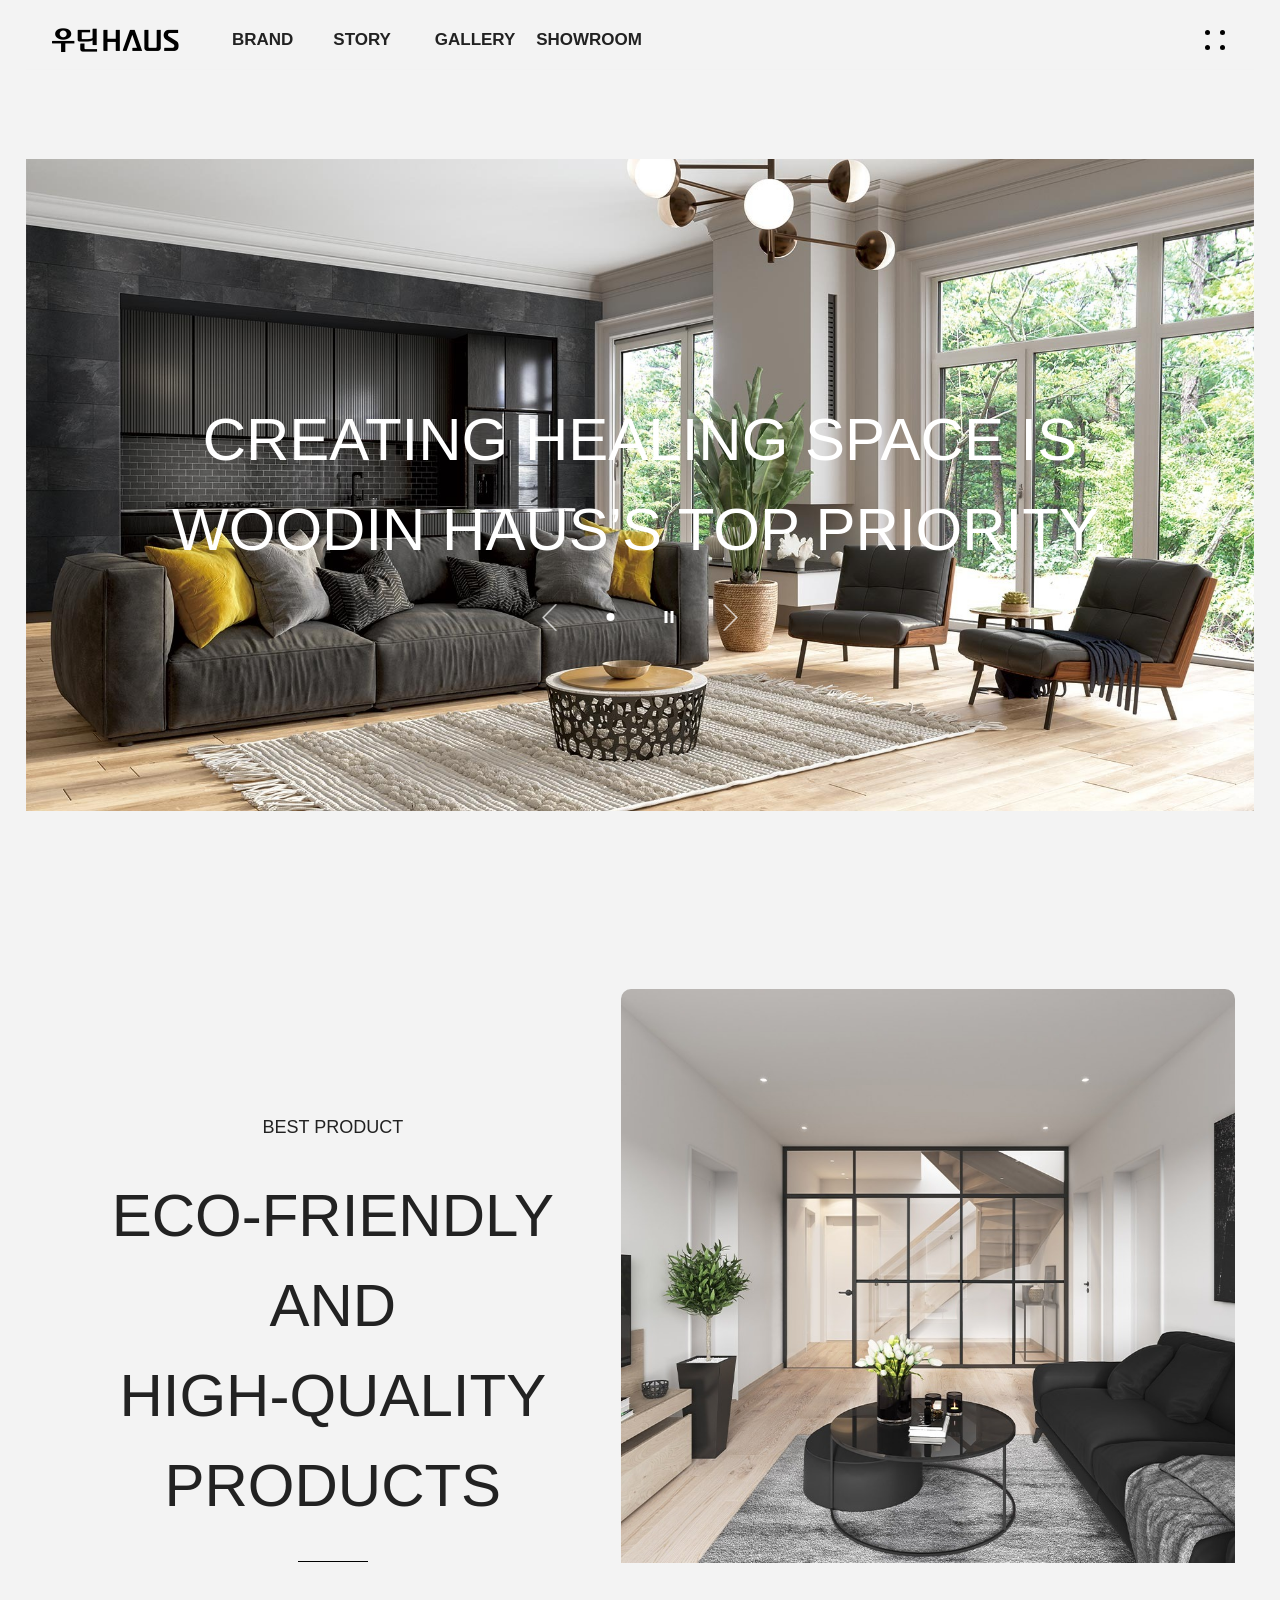
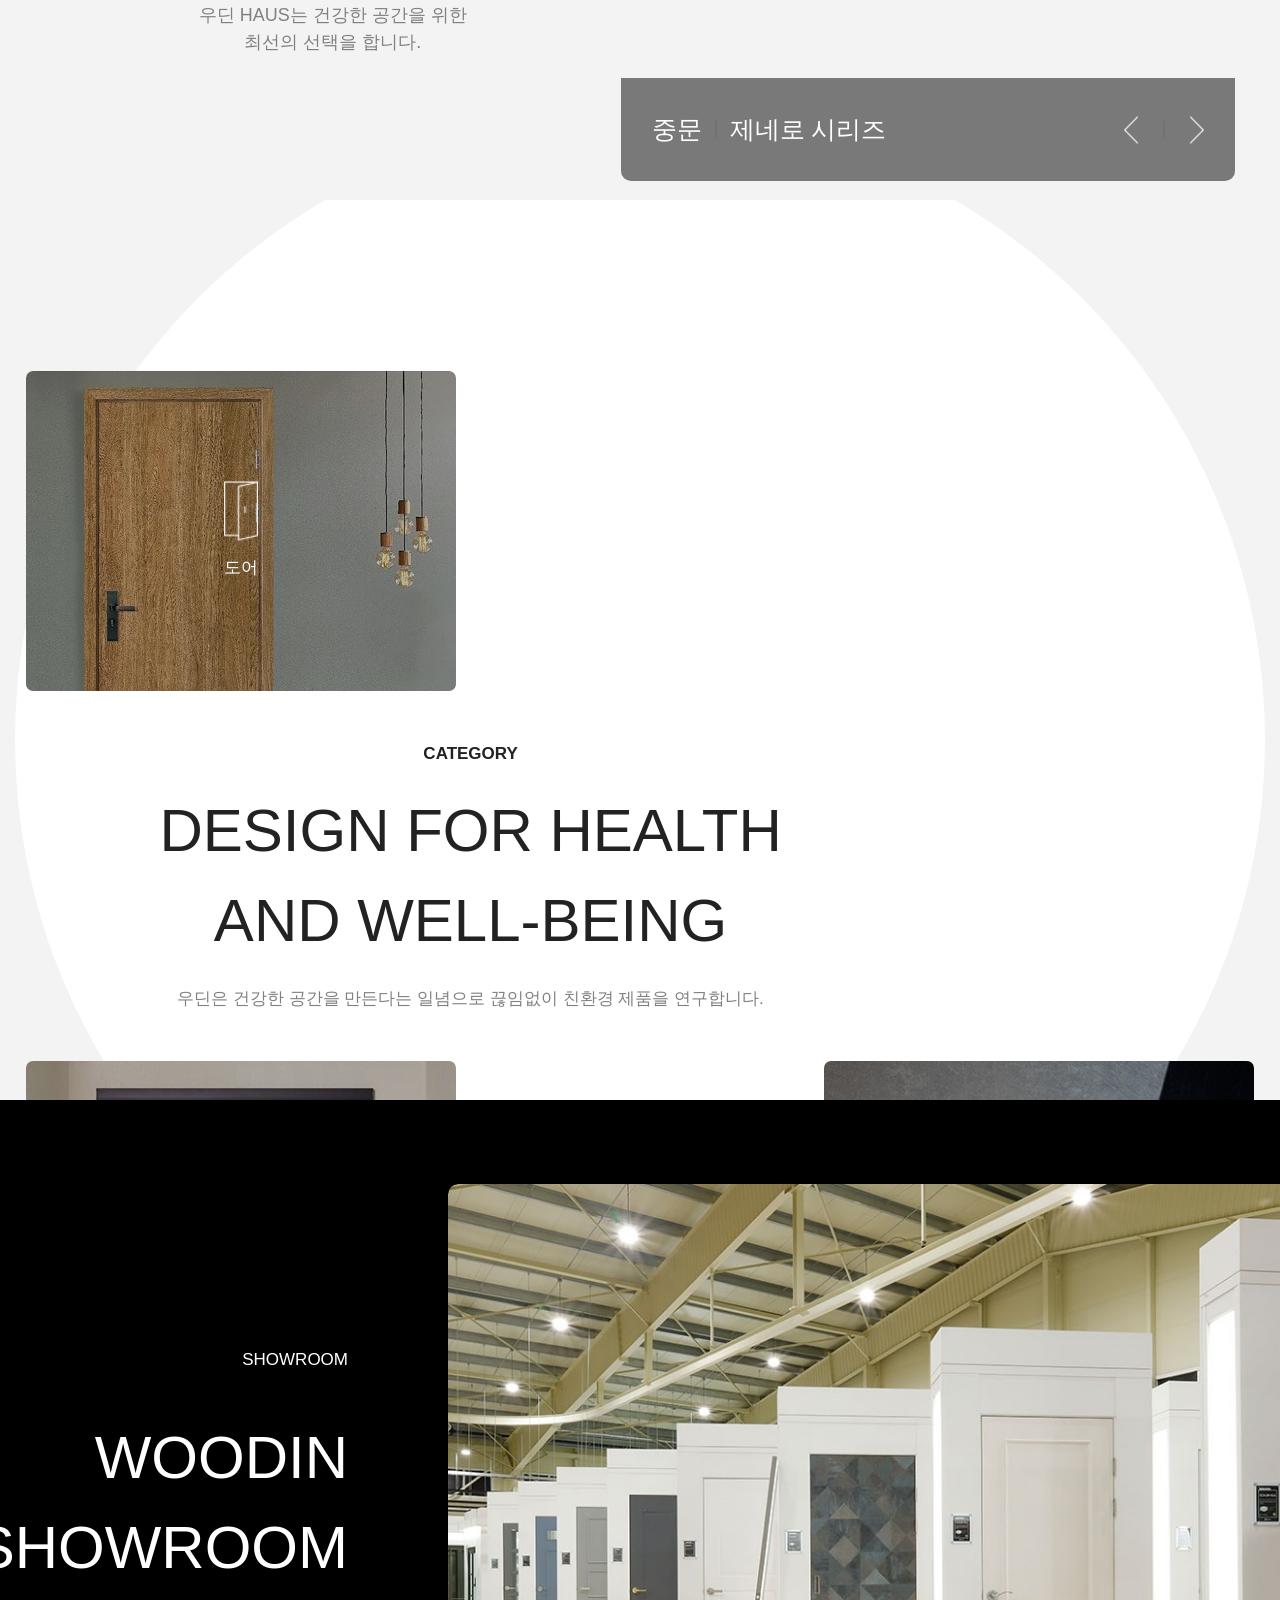
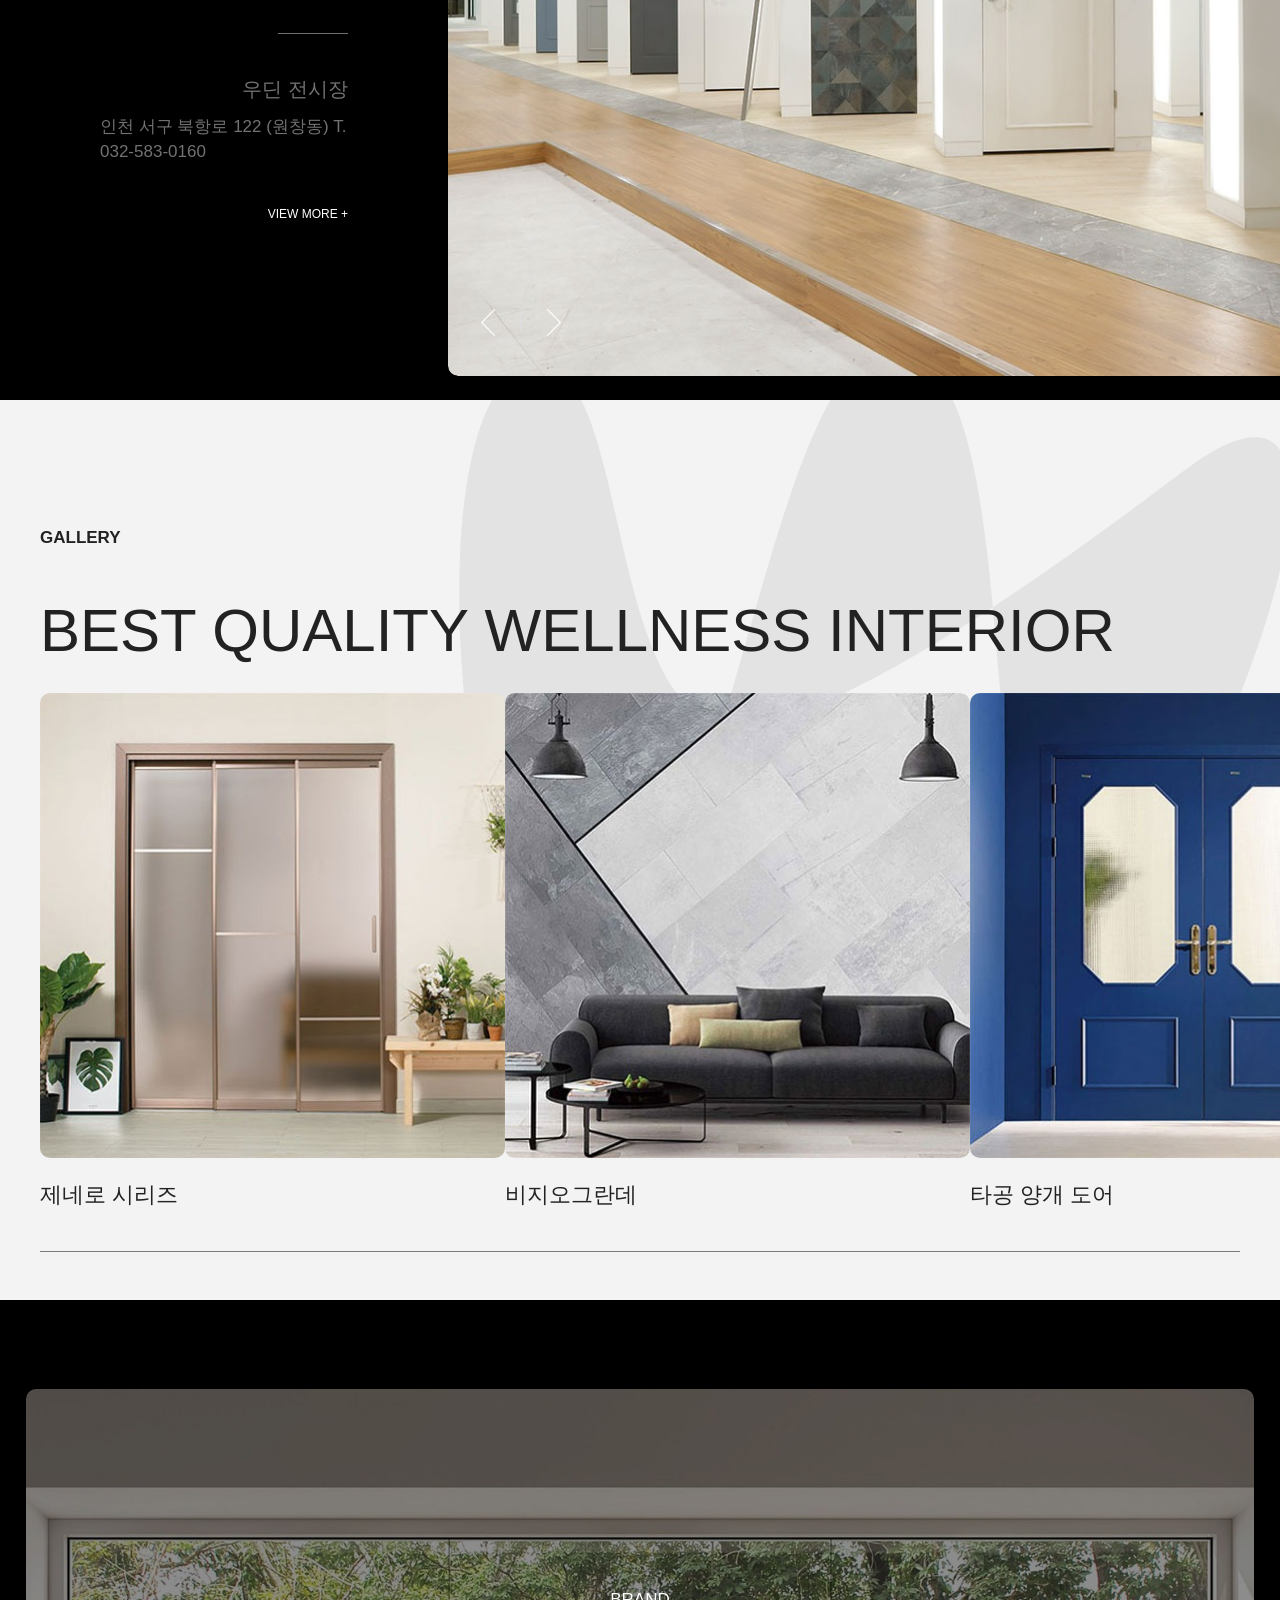
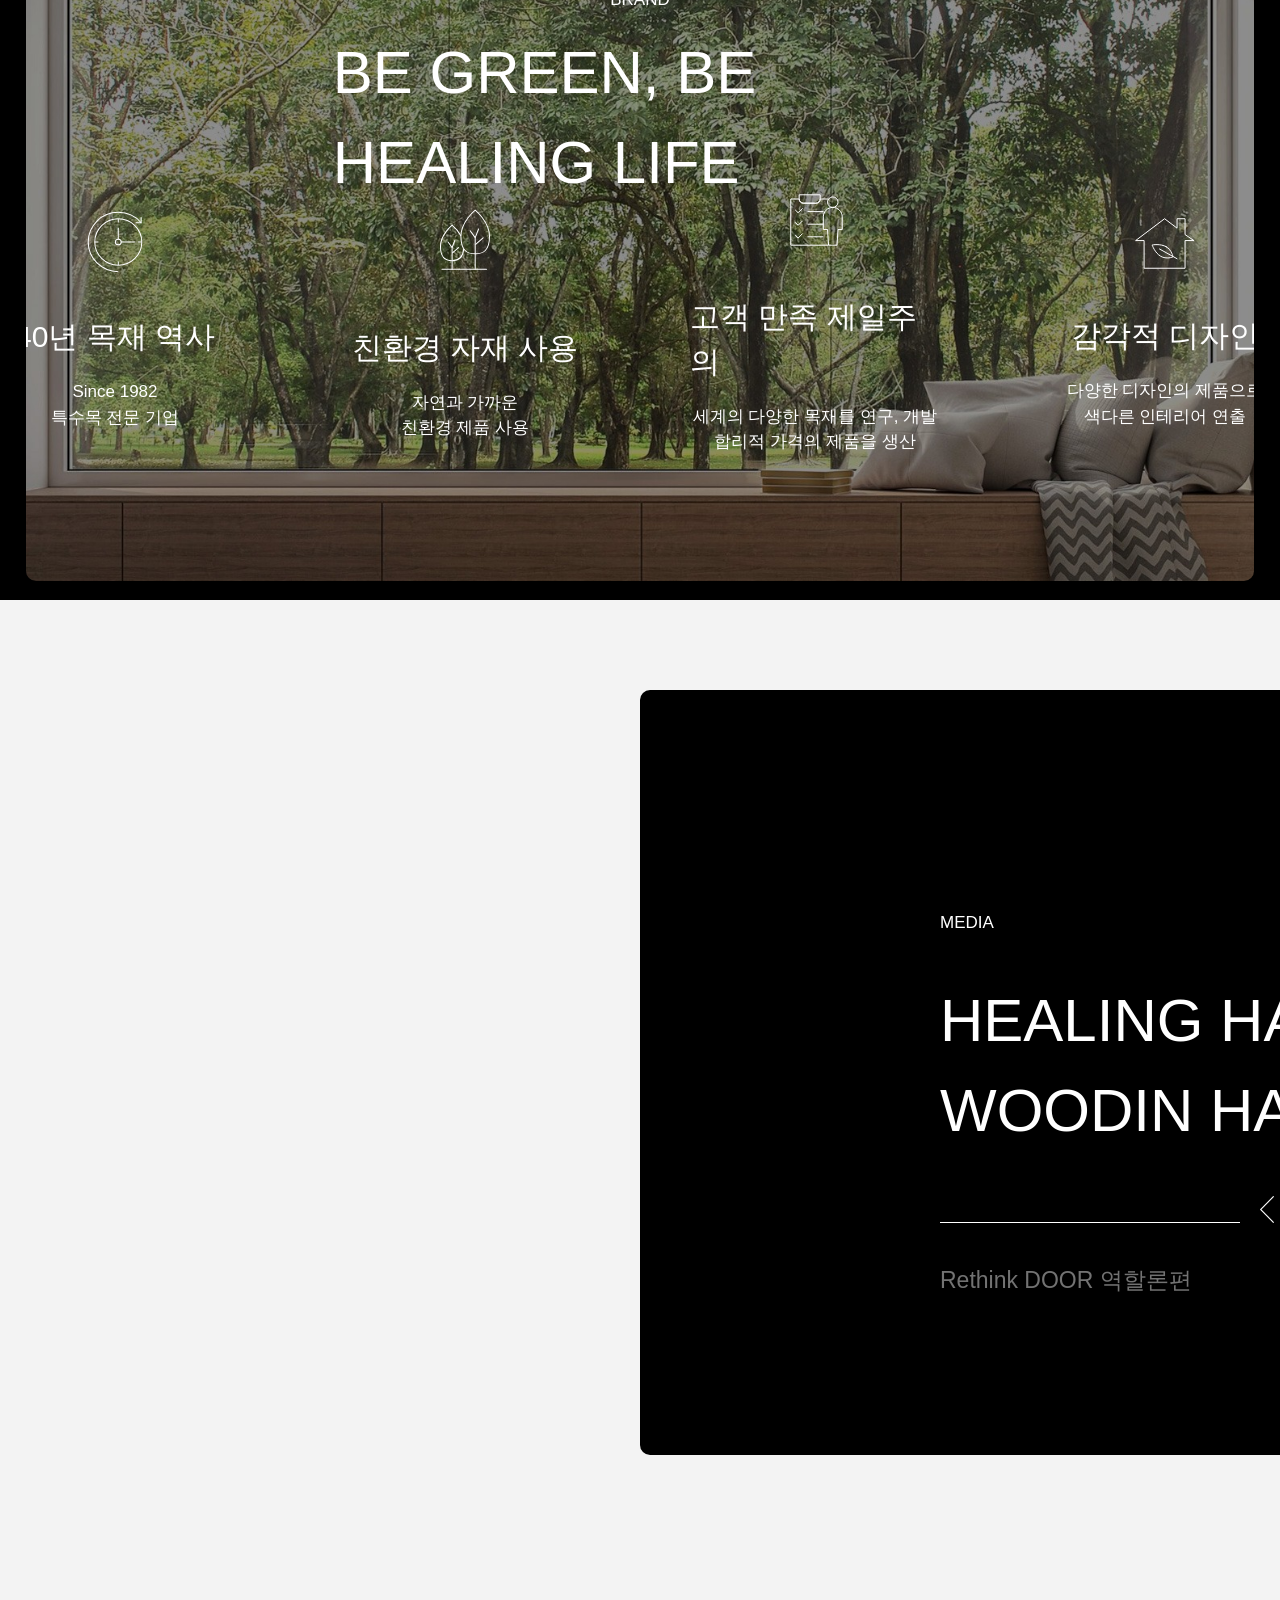
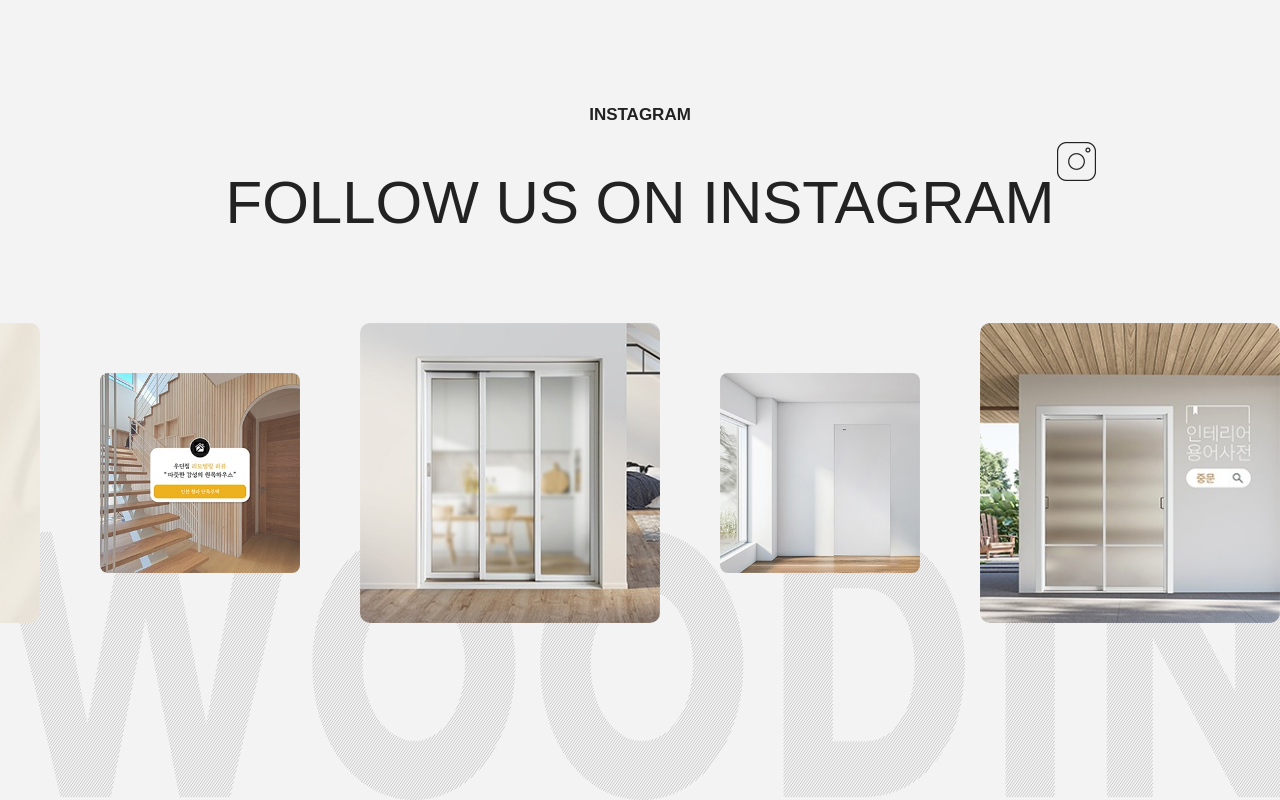
==== index.html @ 87affab2 "woodin" ====
<!DOCTYPE html>
<html lang="en">
<head>
    <meta charset="UTF-8">
    <meta name="viewport" content="width=device-width, initial-scale=1.0">
    <title>Document</title>
    <link rel="stylesheet" href="./css/reset.css"/>
    <link rel="stylesheet" href="./css/common.css"/>
    <link rel="stylesheet" href="./css/index.css"/>
    <style>
        
        
    </style>
</head>
<body>
    <!-- -------------------------------------------메뉴바 구성------------------------------ -->
    <header>
        <nav style="position: fixed;" class="items">
            <div class="menuBox"></div>
            <div class="logo">
                <a href="index.html"><img src="./img/logo.png"/></a>
            </div>
            <ul class="gnb">
                <li>
                    <a href="brand.html">BRAND</a>
                    <ul class="snb">
                        <li><a href="brand.html">브랜드스토리</a></li>
                        <li><a href="brand1.html">연혁 및 인증</a></li>
                        <li><a href="brand2.html">CI&BI</a></li>
                        <li><a href="brand3.html">오시는길</a></li>
                    </ul>
                </li>
                <li>
                    <a href="story.html">STORY</a>
                    <ul class="snb">
                        <li><a href="story.html">미디어</a></li>
                        <li><a href="story1.html">홍보</a></li>
                        <li><a href="story2.html">협찬</a></li>
                        <li><a href="story3.html">이벤트</a></li>
                    </ul>
                </li>
                <li>
                    <a href="gallery.html">GALLERY</a>
                    <ul class="snb">
                        <li><a href="gallery.html">컬렉션</a></li>
                        <li><a href="gallery1.html">인테리어</a></li>
                        <li><a href="gallery2.html">익스테리어</a></li>
                    </ul>
                </li>
                <li>
                    <a href="showroom.html">SHOWROOM</a>
                    <ul class="snb">
                        <li><a href="showroom.html">전시장</a></li>
                    </ul>
                </li>
            </ul>
            <div class="ham">
                <div><span></span><span></span></div>
                <div><span></span><span></span></div>
            </div>
        </nav>
    </header>
    <!-- -------------------------------------풀메뉴창 구성-------------------------------- -->
    <div class="fullMenu">
        <div class="closeBtn">&#x2715;</div>
        <div class="fullLogo">
            <img src="./img/logo2.png"/>
        </div>
        <ul class="fullGnb">
                <li>
                    <a href="brand.html">BRAND</a>
                    <span></span>
                    <ul class="fullSnb">
                        <li><a href="brand.html">브랜드스토리</a></li>
                        <li><a href="brand1.html">연혁 및 인증</a></li>
                        <li><a href="brand2.html">CI&BI</a></li>
                        <li><a href="brand3.html">오시는길</a></li>
                    </ul>
                </li>
                <li>
                    <a href="story.html">STORY</a>
                    <span></span>
                    <ul class="fullSnb">
                        <li><a href="story.html">미디어</a></li>
                        <li><a href="story1.html">홍보</a></li>
                        <li><a href="story2.html">협찬</a></li>
                        <li><a href="story3.html">이벤트</a></li>
                    </ul>
                </li>
                <li>
                    <a href="gallery.html">GALLERY</a>
                    <span></span>
                    <ul class="fullSnb">
                        <li><a href="gallery.html">컬렉션</a></li>
                        <li><a href="gallery1.html">인테리어</a></li>
                        <li><a href="gallery2.html">익스테리어</a></li>
                    </ul>
                </li>
                <li>
                    <a href="showroom.html">SHOWROOM</a>
                    <span></span>
                    <ul class="fullSnb">
                        <li><a href="showroom.html">전시장</a></li>
                    </ul>
                </li>
            </ul>
    </div>
    <!-- -------------------------------------------섹션1------------------------------------------- -->
    <section class="section1">
        <div class="bigBox items"><div class='box1'></div><div class='box2'></div></div>
        <div>
            <img class="items" src="./img/main_img/imgi_25_file1_16450763511qly671qvc.jpg">
            <div class="textBox items">
                <p>CREATING HEALING SPACE IS<br>WOODIN HAUS’S TOP PRIORITY.</p>
                <div class="shape">
                    <img src="./img/main_img/imgi_26_main_prev.png">
                    <span class="circle"></span>
                    <div class="rectangle"><span></span><span></span></div>
                    <img src="./img/main_img/imgi_27_main_next.png">
                </div>
            </div>
        </div>
    </section>
    <!-- -------------------------------------------섹션2------------------------------------------- -->
    <section class="section2">
        <div class="textBox items">
            <h2>BEST PRODUCT</h2>
            <h1>ECO-FRIENDLY AND<br>HIGH-QUALITY<br>PRODUCTS</h1>
            <span></span>
            <p>우딘 HAUS는 건강한 공간을 위한<br>최선의 선택을 합니다.</p>
        </div>
        <div class="imgBox">
            <img class="items" src="./img/main_img/imgi_29_file1_1644378955plisylqeof.jpg">
            <div class="black">
                <div class="left">중문 <span></span> 제네로 시리즈</div>
                <div class="right"><img src="./img/main_img/imgi_26_main_prev.png"><span></span><img src="./img/main_img/imgi_27_main_next.png"></div>
            </div>
        </div>
    </section>
    <!-- --------------------------------------------------섹션3--------------------------------------------------- -->
    <section class="section3">
        <div class="circle items"></div>
        <div>
            <div class="box1">
                <img class="items" src="./img/main_img/imgi_30_file1_16382354115bk5xbdgve.jpg">
                <div class="pictogram"><img src="./img/main_img/imgi_2_file2_16423829087d0umvkgvv.png"><p>도어</p></div>
            </div>
            <div class="box2 items"><h2>CATEGORY</h2><h1>DESIGN FOR HEALTH<br>AND WELL-BEING</h1><p>우딘은 건강한 공간을 만든다는 일념으로 끊임없이 친환경 제품을 연구합니다.</p></div>
            <div class="box3">
                <img class="items" src="./img/main_img/imgi_31_file1_1638235382udoib422vy.jpg">
                <div class="pictogram"><img src="./img/main_img/imgi_3_file2_1638235382fgdt5930lj.png"><p>중문</p></div>
            </div>
            <div class="box4">
                <img class="items" src="./img/main_img/imgi_32_file1_1638235353kgi2ots5xp.jpg">
                <div class="pictogram"><img src="./img/main_img/imgi_4_file2_1638235353rtgpsq58jh.png"><p>시트</p></div>
            </div>
            <div class="box5">
                <img class="items" src="./img/main_img/imgi_33_file1_16498999289y66rgqszp.jpg">
                <div class="pictogram"><img src="./img/main_img/imgi_5_file2_16382353154hi9wephhy.png"><p>보드</p></div>
            </div>
            <div class="box6">
                <img class="items" src="./img/main_img/imgi_34_file1_16382352716f5u99nfim.jpg">
                <div class="pictogram"><img src="./img/main_img/imgi_6_file2_163823527109027qq4xg.png"><p>창호</p></div>
            </div>
            <div class="box7">
                <img class="items" src="./img/main_img/imgi_35_file1_1771985421b65ik38jcl.jpg">
                <div class="pictogram"><img src="./img/main_img/imgi_7_file2_1638235232g9sgmke468.png"><p>목재</p></div>
            </div>
        </div>
    </section>

    <!-- /*-----------------------------------------------------섹션4-----------------------------------------------------------*/ -->
    <section class="section4">
        <div class="textBox items">
            <h2>SHOWROOM</h2>
            <h1>WOODIN<br>SHOWROOM</h1>
            <span></span>
            <p class="p1">우딘 전시장</p>
            <p class="p2">인천 서구 북항로 122 (원창동) T. 032-583-0160</p>
            <p class="p3">VIEW MORE +</p>
        </div>
        <div class="imgBox items">
            <img src="./img/main_img/imgi_38_file1_16478436857asmbcylv3.jpg">
            <div class="arrow"><img src="./img/main_img/imgi_26_main_prev.png"><span></span><img src="./img/main_img/imgi_27_main_next.png"></div>
        </div>
    </section>
    <!-- /*-----------------------------------------------------섹션5-----------------------------------------------------------*/ -->
    <section class="section5">
        <img src="./img/main_img/imgi_40_sec5_bg.png"/>
        <div class="textBox items">
            <h2>GALLERY</h2>
            <h1>BEST QUALITY WELLNESS INTERIOR</h1>
        </div>
        <div class="scrollBox">
            <div>
                <div class="imgBox"><img class="items" src="./img/main_img/imgi_41_file1_1647920234itzr6br01q.jpg"/></div><p class="items">제네로 시리즈</p>
            </div>
            <div>
                <div class="imgBox"><img class="items" src="./img/main_img/imgi_42_file1_1647920161mdy2qps5ci.jpg"/></div><p class="items">비지오그란데</p>
            </div>
            <div>
                <div class="imgBox"><img class="items" src="./img/main_img/imgi_43_file1_1647920095wfs1yb28ie.jpg"/></div><p class="items">타공 양개 도어</p>
            </div>
            <div>
                <div class="imgBox"><img class="items" src="./img/main_img/imgi_44_file1_1647920031kure76mpt6.jpg"/></div><p class="items">시그니처 도어</p>
            </div>
            <div>
                <div class="imgBox"><img class="items" src="./img/main_img/imgi_45_file1_1647918165eh87zppvix.jpg"/></div><p class="items">템바 보드</p>
            </div>    
        </div>
        <div class="scroll"><span></span></div>
    </section>
     <!-- /* -----------------------------------------------------섹션6----------------------------------------------------------- */ -->
    <section class="section6">
        <div>
            <img src="./img/main_img/imgi_47_brand_bg.jpg"/>
            <div class="textBox items">
                <h2>BRAND</h2>
                <h1>BE GREEN, BE HEALING LIFE</h1>
            </div>
            <div class="list items">
                <div class="listBox">
                    <img src="./img/main_img/imgi_13_default.svg"/><h2>40년 목재 역사</h2><P>Since 1982<br>특수목 전문 기업</P>
                </div>
                <div class="listBox">
                    <img src="./img/main_img/imgi_14_default.svg"/><h2>친환경 자재 사용</h2><P>자연과 가까운<br>친환경 제품 사용</P>
                </div>
                <div class="listBox">
                    <img src="./img/main_img/imgi_15_default.svg"/><h2>고객 만족 제일주의</h2><P>세계의 다양한 목재를 연구, 개발<br>합리적 가격의 제품을 생산</P>
                </div>
                <div class="listBox">
                    <img src="./img/main_img/imgi_16_default.svg"/><h2>감각적 디자인</h2><P>다양한 디자인의 제품으로<br>색다른 인테리어 연출</P>
                </div>
            </div>
        </div>
    </section>
    <!-- /* -----------------------------------------------------섹션7----------------------------------------------------------- */ -->
    <section class="section7">
        <div class="youtube items">
            <iframe width="560" height="315" src="https://www.youtube.com/embed/oLLHNlDU_9w?si=T5knO1rdSOd1-453" title="YouTube video player" frameborder="0" allow="accelerometer; autoplay; clipboard-write; encrypted-media; gyroscope; picture-in-picture; web-share" referrerpolicy="strict-origin-when-cross-origin" allowfullscreen></iframe>
        </div>
        <div class="black items">
            <div class="textBox items">
                <h2>MEDIA</h2>
                <h1>HEALING HAUS<br>WOODIN HAUS</h1>
                <div>
                    <span></span>
                    <div class="arrow"><img src="./img/main_img/imgi_26_main_prev.png"><span></span><img src="./img/main_img/imgi_27_main_next.png"></div>
                </div>
                <p>Rethink DOOR 역할론편</p>
            </div>
        </div>
    </section>
     <!-- /* -----------------------------------------------------섹션8----------------------------------------------------------- */ -->
    <section class="section8 items">
        <img class='logo' src="./img/main_img/imgi_48_sec8_text.png"/>
        <div class="textBox items">
            <h2>INSTAGRAM</h2>
            <h1>FOLLOW US ON INSTAGRAM</h1>
            <img src="./img/main_img/sec8_sns_icon.png"/>
        </div>
        <div class="imgBox">
            <img src="./img/main_img/imgi_49_file1_17470353787bgl04mfpz.jpg"/><img src="./img/main_img/imgi_50_file1_174703535776u9rl4eu5.jpg"/>
            <img src="./img/main_img/imgi_52_file1_1747034707a1eiwfrg6b.jpg"/><img src="./img/main_img/imgi_53_file1_1747034463ho7tpor7c6.jpg"/>
            <img src="./img/main_img/imgi_54_file1_1747034423brk37ncsb9.jpg"/><img src="./img/main_img/imgi_55_file1_1747034384y65ee49iyq.jpg"/>
            <img src="./img/main_img/imgi_56_file1_1747034237az670odmf4.jpg"/><img src="./img/main_img/imgi_57_file1_1669334230crsklew2sq.jpg"/>
            <img src="./img/main_img/imgi_58_file1_16685548475gr8ve85ul.jpg"/><img src="./img/main_img/imgi_59_file1_1664348320tvi0k8u4qd.jpg"/>
            <img src="./img/main_img/imgi_60_file1_1663315075w4lwu2b6vf.jpg"/><img src="./img/main_img/imgi_61_file1_16631192315t87uxoqq1.jpg"/>
            <img src="./img/main_img/imgi_62_file1_1662532788xagror1679.jpg"/><img src="./img/main_img/imgi_63_file1_1661325336ya40p40qt0.jpg"/>
            <img src="./img/main_img/imgi_64_file1_1660890730uhr0h4mjjp.jpg"/><img src="./img/main_img/imgi_65_file1_1660778288273ifspx45.jpg"/>
            <img src="./img/main_img/imgi_66_file1_1660778276ei5d0s8iwd.jpg"/><img src="./img/main_img/imgi_67_file1_1660778263c1bhrz7994.jpg"/>
            <img src="./img/main_img/imgi_68_file1_1660778242s9sw90np40.jpg"/><img src="./img/main_img/imgi_69_file1_1660778207mi6vkegx6p.jpg"/>
            <img src="./img/main_img/imgi_70_file1_1659918345bjrdzims7m.jpg"/><img src="./img/main_img/imgi_71_file1_1659918308v884chj0d4.jpg"/>
            <img src="./img/main_img/imgi_72_file1_1659568955thstgqirbq.jpg"/><img src="./img/main_img/imgi_73_file1_1657867420h0vhka58lq.jpg"/>
            <img src="./img/main_img/imgi_74_file1_1656890346vwake8nak9.jpg"/><img src="./img/main_img/imgi_75_file1_16548365399emmfomzgb.jpg"/>
        </div>
    </section>


    <script>
        let gnb = document.querySelector('.gnb')
        let nav = document.querySelector('nav')

        gnb.addEventListener('mouseenter',function(){
            nav.classList.add('show')
        })
        nav.addEventListener('mouseleave',function(){
            nav.classList.remove('show')
        })

        let ham = document.querySelector('.ham')
        let fullMenu = document.querySelector('.fullMenu')
        let closeBtn = document.querySelector('.closeBtn')

        ham.addEventListener('click',function(){
            fullMenu.classList.add('on')
        })
        closeBtn.addEventListener('click',function(){
            fullMenu.classList.remove('on')
        })
    </script>
    <script src="./js/index.js"></script>
</body>
</html>
---- css/common.css ----
nav{
            width: 100%;height: 70px; 
            position: absolute; left: 0;top: 0;z-index: 20;       
            display: flex;justify-content: center;  overflow: hidden;
        }
        nav.show{
            overflow: visible;
        }
        .logo{
            width: 20%; height: 80px;
            display: flex; justify-content: center; align-items: center;
        }
        .logo>img{
            width: 40%;
        }
        .gnb{
            width: 35%; height: 80px;
            display: flex; justify-content:center; align-items: center;
            position: relative; 
            z-index: 1;
        }
        .gnb>li{
            width: calc(100%/4); height: 80px;
        }
        .gnb>li>a{
            width: 100%; height: 100%;
            display: flex; justify-content:start; align-items: center;
            font-size: 17px; font-weight: 550;
        }
        .snb{
            width: 100%; height: 100%; color: rgb(65, 65, 65);
            display: flex; justify-content: start; align-items: start; flex-direction: column;
            gap: 20px; padding-top: 40px;
            font-size: 18px;
        }


        .ham{
            width: 55%; height: 80px;
            display: flex; justify-content: end; padding-right: 50px;
        }
        .ham>div{
            width: 15px;  height: 100%;
            display: flex; justify-content: center;align-items: center;flex-direction: column;
            gap: 10px;
        }
        .ham>div>span{
            width: 5px;height: 5px;background-color: black;
            border-radius: 50%; display: block;
        }
        .menuBox{
            width: 98%; height: 400px; background-color: #F3F3F3;
            border-radius: 10px; box-shadow: 0px 5px 15px rgba(0,0,0,0.3);
            position: absolute; left: 50%; top: 80px; transform: translateX(-50%);
        }
        
        /* ---------------------------------풀메뉴창 꾸미기------------------------------- */
        .fullMenu{
            width: 100%;height: 100vh; 
            background-color: rgba(0,0,0,0.9); color: white;
            position: fixed; left: 0;top: -100%; z-index: 100;
            display: flex; justify-content: center;align-items: center;
            transition: all 0.3s;
        }
        .fullMenu.on{top: 0;}
        .closeBtn{
            width: 90px;height: 90px;background-color: white; color: black;
            font-size: 40px;
            display: flex;justify-content: center;align-items: center;
            position: absolute; top: 0;right: 0;
        }
        .fullLogo{
            position: absolute; left: 50px; top: 50px;
        }
        .fullGnb{
            width: 80%; height: 60%;
            display: flex;justify-content: center; align-items: center;
        }
        .fullGnb>li{
            width: calc(100%/4); height: 100%;
        }
        .fullGnb>li>a{ 
            width: 100%;height: 40%; font-size: 60px; 
            display: flex; align-items: center;
        }
        .fullGnb>li>span{
            display:block;
            width: 50px; height: 1px; background-color: white;
        }
        .fullSnb{
            width: 100%; height: 60%; font-size: 20px; font-weight: 100;
            display: flex; justify-content: start; flex-direction: column; gap: 20px;
            margin-top: 70px;
        }
---- css/index.css ----
.items{
    transition: all 1s;
}

nav{
    transform: translateY(-100%); 
    animation: slideDown 1s ease 1s both;
}
@keyframes slideDown {
    0% {
        transform: translateY(-100%); /* 시작: 화면 위로 100% 숨은 상태 */
    }
    100% {
        transform: translateY(0); /* 끝: 제자리로 돌아온 상태 */
    }
}


.section1>.bigBox.on>.box1{transform: translateX(-1000px);}
.section1>.bigBox.on>.box2{transform: translateX(1000px);}
.section1>div>img.on{ transform: scale(1);}
.section1>div>.textBox.on{transform: translateY(0);opacity: 1;}

.section2>.imgBox>img.on{transform: scale(1);}
.section2>.textBox.on{transform: translateY(0);opacity: 1;}

.section3>.circle.on{transform: translate(-50%, -50%) scale(1);}
.section3>div>.box2.on{transform: translateY(0);opacity: 1;}
.section3>div>div>img.on{transform: scale(1);}

.section4>.imgBox.on>img{transform: translateX(0); }
.section4>.textBox.on{transform: translateY(0);opacity: 1;}

.section5>.textBox.on{transform: translateY(0);opacity: 1;}
.section5>.scrollBox>div>.imgBox>img.on{ transform: scale(1);}
.section5>.scrollBox>div>p.on{transform: translateY(0);opacity: 1;}

.section6>div>.textBox.on{transform: translateX(-50%) translateY(0);opacity: 1;}
.section6>div>.list.on{transform: translateX(-50%) translateY(0);opacity: 1;}

.section7>.youtube.on{transform: translateY(0);opacity: 1;}
.section7>.black.on{transform: scaleX(1);}
.section7>.black>.textBox.on{transform: translateY(0);opacity: 1;}

.section8>.textBox.on{transform: translateY(0);opacity: 1;}
.section8.on>.imgBox>img:nth-child(even){transform: scale(1);}

/* -------------------------------------------섹션1-------------------------------------------  */
        section{
            width: 100%;height: 100vh; background-color: #F3F3F3;
            display: flex;justify-content: center;align-items: center;
        }
        
        .section1>.bigBox{
            width: 100%; height: 100%; position: absolute; left: 0;top: 0; z-index: 5;
            
        }
        .section1>.bigBox>.box1{width: 50%; height: 100%; background-color: #F3F3F3; transform: translateX(0);transition: transform 1.2s ease;}
        .section1>.bigBox>.box2{width: 50%; height: 100%; background-color: #F3F3F3;transform: translateX(0);transition: transform 1.2s ease;}

        .section1>div{
            width: 96%;height: 88%; overflow: hidden; border-radius: 10px; margin-top: 70px;
            display: flex; justify-content: center; align-items: center; position: relative;
        }
        .section1>div>img{transform: scale(1.05);transition-delay: 1s;}
        .section1>div>.textBox{
            display: flex; justify-content: center; align-items: center; 
            position: absolute;
            width: 100%;height: 100%;
            transform: translateY(100px);opacity: 0; transition-delay: 1s;
        }
        .section1>div>.textBox>p{
            width: 100%;
            font-size: 60px; color: white; font-weight:100; text-align: center;
            position: absolute; left: 50%; top: 50%; transform: translate(-50%,-50%);
        }
        .section1>div>.textBox>.shape{
            display: flex; justify-content: center; align-items: center; gap: 50px;
            position: absolute; left: 50%; top: 65%; transform: translateX(-50%)
        }
        .section1>div>.textBox>.shape>.circle{width: 8px;height: 8px;border-radius: 50%; background-color: white;}
        .section1>div>.textBox>.shape>.rectangle{gap: 3px;display: flex; justify-content: center; align-items: center;}
        .section1>div>.textBox>.shape>.rectangle>span{width: 3px;height: 12px; background-color: white;}

        /* -- -------------------------------------------섹션2------------------------------------------- - */
        .section2>.textBox{
            width: 45%; height: 88%;margin-top: 70px; gap: 30px;
            display: flex; justify-content: center; align-items: center; flex-direction: column;
            transform: translateY(100px);opacity: 0; transition-delay: 0.3s;
        }
        
        .section2>.textBox>h2{font-size: 18px;font-weight: 540;}
        .section2>.textBox>h1{font-size: 60px;font-weight: 100; text-align: center;}
        .section2>.textBox>span{width: 70px;height: 1px;background-color: rgb(0, 0, 0);}
        .section2>.textBox>p{font-size: 18px; text-align: center; margin-top: 10px;color: gray;}
        .section2>.imgBox{
            width: 48%; height: 88%; margin-top: 70px; position: relative;
            border-radius: 10px;overflow: hidden;
        }
        .section2>.imgBox>img{transform: scale(1.05);transition-delay: 1s;}
        .section2>.imgBox>.black{
            width: 100%;height: 13%; position: absolute; left: 0;bottom: 0;
            background-color: rgba(0,0,0,0.5);
        }
        .section2>.imgBox>.black>.left{
            font-size: 25px; color: white; display: flex; justify-content: center;align-items: center; gap: 13px;
            position: absolute;left: 5%;top: 50%; transform: translateY(-50%);
        }
        .section2>.imgBox>.black>.left>span{width: 2px;height: 18px;background-color: rgb(114, 114, 114);}
        .section2>.imgBox>.black>.right{
            display: flex; justify-content: center; align-items: center; gap: 25px;
            position: absolute;right: 5%;top: 50%; transform: translateY(-50%);
        }
        .section2>.imgBox>.black>.right>span{width: 2px;height: 18px;background-color: rgb(114, 114, 114);}

        /*-----------------------------------------------------섹션3-----------------------------------------------------------*/
        .section3{overflow: hidden; position: relative;}
        .section3>.circle{
            width: 1250px; height: 1250px; border-radius: 50%; background-color: #ffffff;
            position: absolute; left: 50%;top: 50%; 
            transform: translate(-50%, -50%) scale(1.5); transition-delay: 0.1s;
        }
        .section3>div{
            z-index: 10; width:96%; height: 72%; margin-top: 90px; flex-wrap: wrap; gap: 25px;
            display: flex; justify-content: space-between;align-items: center;
        }
        .section3>div>div>img{transform: scale(1.1);transition-delay: 1s;}
        .section3>div>.box1{width: 430px;height: 320px; overflow: hidden;border-radius: 7px; position: relative;}
        .section3>div>.box1>.pictogram{
            color: #ffffff; font-size:17px; 
            display: flex; flex-direction: column; gap: 15px;
            position: absolute; left: 50%;top: 50%; transform: translate(-50%,-50%);
        }
        .section3>div>.box2{
            width: 890px;height: 320px; gap: 20px; 
            display: flex; justify-content: center; align-items: center;flex-direction: column;
            transform: translateY(100px);opacity: 0; transition-delay: 1s;
        } 
        .section3>div>.box2>h2{font-size: 17px;}
        .section3>div>.box2>h1{font-size: 60px; font-weight: 100; text-align: center;}
        .section3>div>.box2>p{font-size: 17px; color: gray;}

        .section3>div>.box3{width: 430px;height: 320px; overflow: hidden;border-radius: 7px;position: relative;}
        .section3>div>.box3>.pictogram{
            color: #ffffff; font-size:17px; 
            display: flex; flex-direction: column; gap: 15px;
            position: absolute; left: 50%;top: 50%; transform: translate(-50%,-50%);
        }
        .section3>div>.box4{width: 430px;height: 320px; overflow: hidden;border-radius: 7px;position: relative;}
        .section3>div>.box4>.pictogram{
            color: #ffffff; font-size:17px; 
            display: flex; flex-direction: column; gap: 15px;
            position: absolute; left: 50%;top: 50%; transform: translate(-50%,-50%);
        }
        .section3>div>.box5 {width: 430px;height: 320px; overflow: hidden;border-radius: 7px;position: relative;}
        .section3>div>.box5>.pictogram{
            color: #ffffff; font-size:17px; 
            display: flex; flex-direction: column; gap: 15px;
            position: absolute; left: 50%;top: 50%; transform: translate(-50%,-50%);
        }
        .section3>div>.box6{width: 430px;height: 320px; overflow: hidden;border-radius: 7px;position: relative;}
        .section3>div>.box6>.pictogram{
            color: #ffffff; font-size:17px; 
            display: flex; flex-direction: column; gap: 15px;
            position: absolute; left: 50%;top: 50%; transform: translate(-50%,-50%);
        }
        .section3>div>.box7{width: 430px;height: 320px; overflow: hidden;border-radius: 7px;position: relative;}
        .section3>div>.box7>.pictogram{
            color: #ffffff; font-size:17px; 
            display: flex; flex-direction: column; gap: 15px;
            position: absolute; left: 50%;top: 50%; transform: translate(-50%,-50%);
        }
        .section3>div>.box7>img{width: 100%;height: 100%;object-fit: cover;}

        /*-----------------------------------------------------섹션4-----------------------------------------------------------*/
        .section4{background-color: black;}
        .section4>.textBox{
            width: 35%; height: 88%; margin-top: 70px; color: white;
            display: flex; justify-content: center; align-items: end; flex-direction: column;
            padding: 100px; gap: 40px;
            transform: translateY(100px);opacity: 0; transition-delay: 1s;
        }
        .section4>.textBox>h2{font-size: 17px; font-weight: 300;}
        .section4>.textBox>h1{font-size: 60px;font-weight: 100; text-align: end;}
        .section4>.textBox>span{width: 70px;height: 1px; background-color: rgb(114, 114, 114);}
        .section4>.textBox>.p1{font-size: 20px;color:rgb(114, 114, 114);}
        .section4>.textBox>.p2{font-size: 17px; margin-top: -30px;color: rgb(114, 114, 114);}
        .section4>.textBox>.p3{font-size: 12px;}

        .section4>.imgBox{
            width: 65%;height: 88%; margin-top: 70px; position: relative; margin-bottom: 10px;
            overflow: hidden;  border-top-left-radius: 10px; border-bottom-left-radius: 10px;
        }
        .section4>.imgBox>img{
            width: 100%;height: 100%;object-fit: cover;
            border-top-left-radius: 10px; border-bottom-left-radius: 10px;
            transform: translateX(-1300px);
            transition: transform 0.7s ease; transition-delay: 0.3s;
        }
        .section4>.imgBox>.arrow{
            display: flex; justify-content: center; align-items: center; gap: 25px;
            position: absolute;left: 4%;bottom: 5%;
        }
        .section4>.imgBox>.arrow>span{width: 2px;height: 18px;background-color: rgb(221, 221, 221);}

        /* <!-- -----------------------------------------------------섹션5----------------------------------------------------------- --> */
        .section5{
            display:flex;align-items: start; justify-content: center; flex-direction: column;
            position: relative; padding: 40px; gap: 10px; overflow: hidden;
        }
        .section5>img{position: absolute; right: -10px;top: -50px;}
        .section5>.textBox{
            width: 90%;height: 20%; gap: 35px; margin-top: 70px;
            display: flex; align-items: start; justify-content: center; flex-direction: column;
            transform: translateY(100px);opacity: 0; transition-delay: 0.1s;
        }
        .section5>.textBox>h2{font-size: 17px;}
        .section5>.textBox>h1{font-size: 60px;font-weight: 100;}
        .section5>.scrollBox{
            width: 133%;
            display: flex; justify-content: space-between;align-items: center;
        }
        .section5>.scrollBox>div>.imgBox{width: 465px;height: 465px; overflow: hidden;border-radius: 10px;}
        .section5>.scrollBox>div>.imgBox>img{ transform: scale(1.05);transition-delay: 0.7s;}
        .section5>.scrollBox>div>p{font-size: 22px; font-weight: 300; margin-top: 20px;
            transform: translateY(100px);opacity: 0;transition-delay: 0.7s;}
        .section5>.scroll{
            width: 100%; height: 1px; background-color: rgb(124, 124, 124); margin-top: 30px;
        }
         /* <!-- -----------------------------------------------------섹션6----------------------------------------------------------- --> */
         .section6{background-color: black; overflow: hidden;}
         .section6>div{
            width: 96%;height: 88%; overflow: hidden; border-radius: 10px; margin-top: 70px;
            display: flex; justify-content: center; align-items: center; position: relative;
         }
         .section6>div>img{width: 100%; height: 100%;object-fit: cover;}
         .section6>div>.textBox{
            position: absolute; left: 50%; top: 25%; 
            transform: translateX(-50%) translateY(100px);opacity: 0; color: white; transition-delay: 0.3s;
            display: flex; justify-content: center; align-items: center; flex-direction: column; gap: 15px;
        }
        .section6>div>.textBox>h2{font-size: 17px; font-weight: 300;}
        .section6>div>.textBox>h1{font-size: 60px; font-weight: 100;}
        .section6>div>.list{
            position: absolute; left: 50%; top: 50%;transform: translateX(-50%) translateY(100px);opacity: 0; color: white;
            display: flex; justify-content: center; align-items: center; gap: 100px; transition-delay: 0.3s;
        }
        .section6>div>.list>.listBox{
            width: 250px;height: 270px;
            display: flex; justify-content: center; align-items: center; flex-direction: column;
        }
        .section6>div>.list>.listBox>h2{font-size: 30px; font-weight: 300; margin-top: 40px;}
        .section6>div>.list>.listBox>p{font-size: 17px; margin-top: 20px; text-align: center;}

        /* <!-- -----------------------------------------------------섹션7----------------------------------------------------------- --> */
        .section7{ position: relative; overflow: hidden;}
        .section7>.youtube{
            width: 60%;height: 65%; z-index: 5;
            position: absolute; left: 2%;top: 20%;
            transform: translateY(100px);opacity: 0; transition-delay: 0.3s;
        }
        .section7>.youtube>iframe{
            border-radius: 10px; 
            width: 100%; height: 100%;
        }
        .section7>.black{
            width: 60%; height: 85%; background-color: black;
            position: absolute; left: 50%; top: 10%;
            border-top-left-radius: 10px; border-bottom-left-radius: 10px;
            padding-left: 300px; padding-top: 220px;
            transform-origin: left; transform: scaleX(0);
        }
        .section7>.black>.textBox{
            color: white; gap: 40px;
            display: flex; justify-content: center; align-items: start; flex-direction: column;
            transform: translateY(100px);opacity: 0; transition-delay: 1s;
        }
        .section7>.black>.textBox>h2{font-size: 17px; font-weight: 100;}
        .section7>.black>.textBox>h1{font-size: 60px; font-weight: 100;}

        .section7>.black>.textBox>div{display: flex; justify-content: center; align-items: end; gap: 20px;}
        .section7>.black>.textBox>div>span{width: 300px;height: 1px;background-color: #ffffff;}
        .section7>.black>.textBox>div>.arrow{
            display: flex; justify-content: center; align-items: center; gap: 25px;
        }
        .section7>.black>.textBox>div>.arrow>span{width: 2px;height: 18px;background-color: rgb(82, 82, 82);}
        .section7>.black>.textBox>p{font-size: 23px; color: rgb(114, 114, 114);}
         /* <!-- -----------------------------------------------------섹션8----------------------------------------------------------- --> */
        .section8{display: flex; justify-content: center; flex-direction: column; position: relative;overflow: hidden;}
        .section8>.logo{width: 250%; height: 30%; position: absolute;bottom: 0px;}
        .section8>.textBox{
            display: flex; justify-content: center; align-items: center;flex-direction: column;
            gap: 30px;margin-top: 100px;
            transform: translateY(100px);opacity: 0; transition-delay: 0.3s;
        }
        .section8>.textBox>h2{font-size: 17px;}
        .section8>.textBox>h1{font-size: 60px; font-weight: 100;}
        .section8>.textBox>img{position: absolute; right: -5%;top: 27%;}
        .section8>.imgBox{
            width: 1000%; height: 50%; gap: 60px; z-index: 5;
            display: flex; justify-content: center; align-items: center;
        }
        .section8>.imgBox>img:nth-child(odd){width: 300px;height: 300px; border-radius: 10px;}
        .section8>.imgBox>img:nth-child(even){width: 200px;height: 200px; border-radius: 8px;
            transform: scale(1.5); transition: all 1s; transition-delay: 1.1s;}
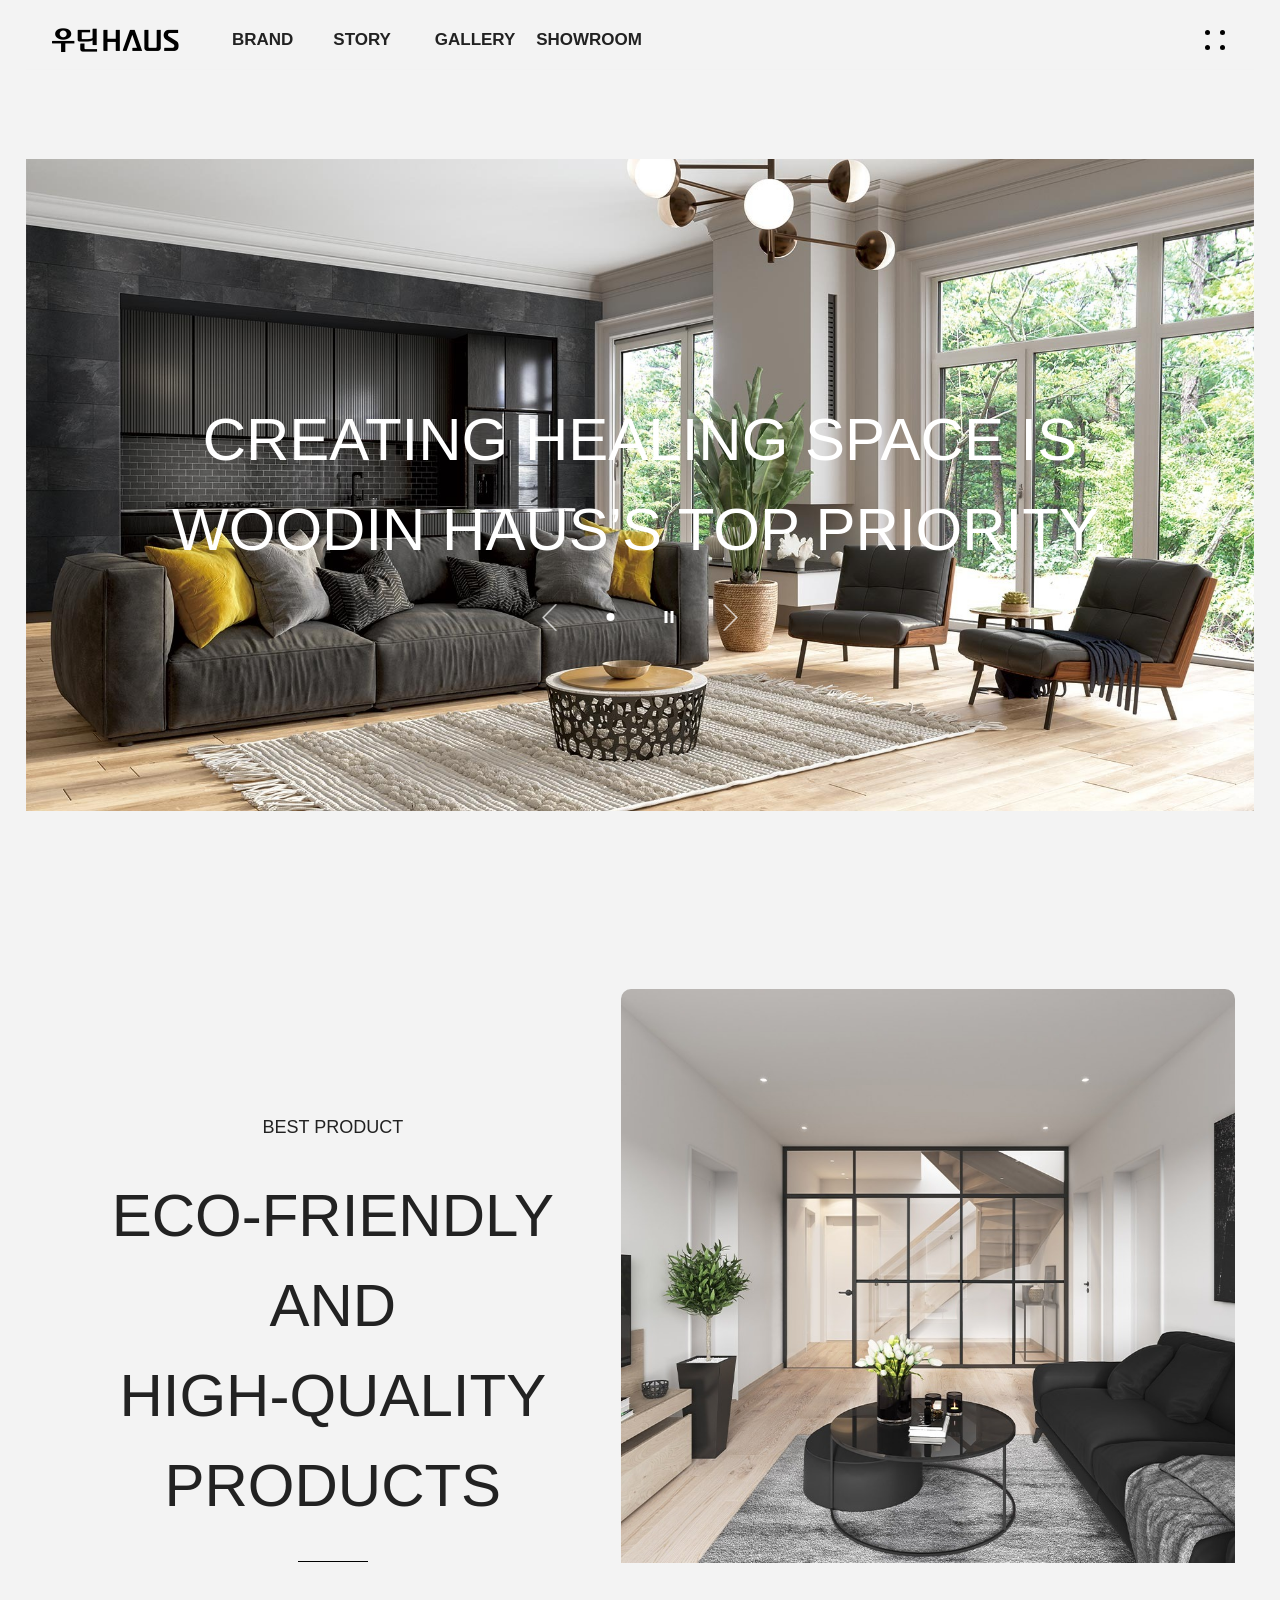
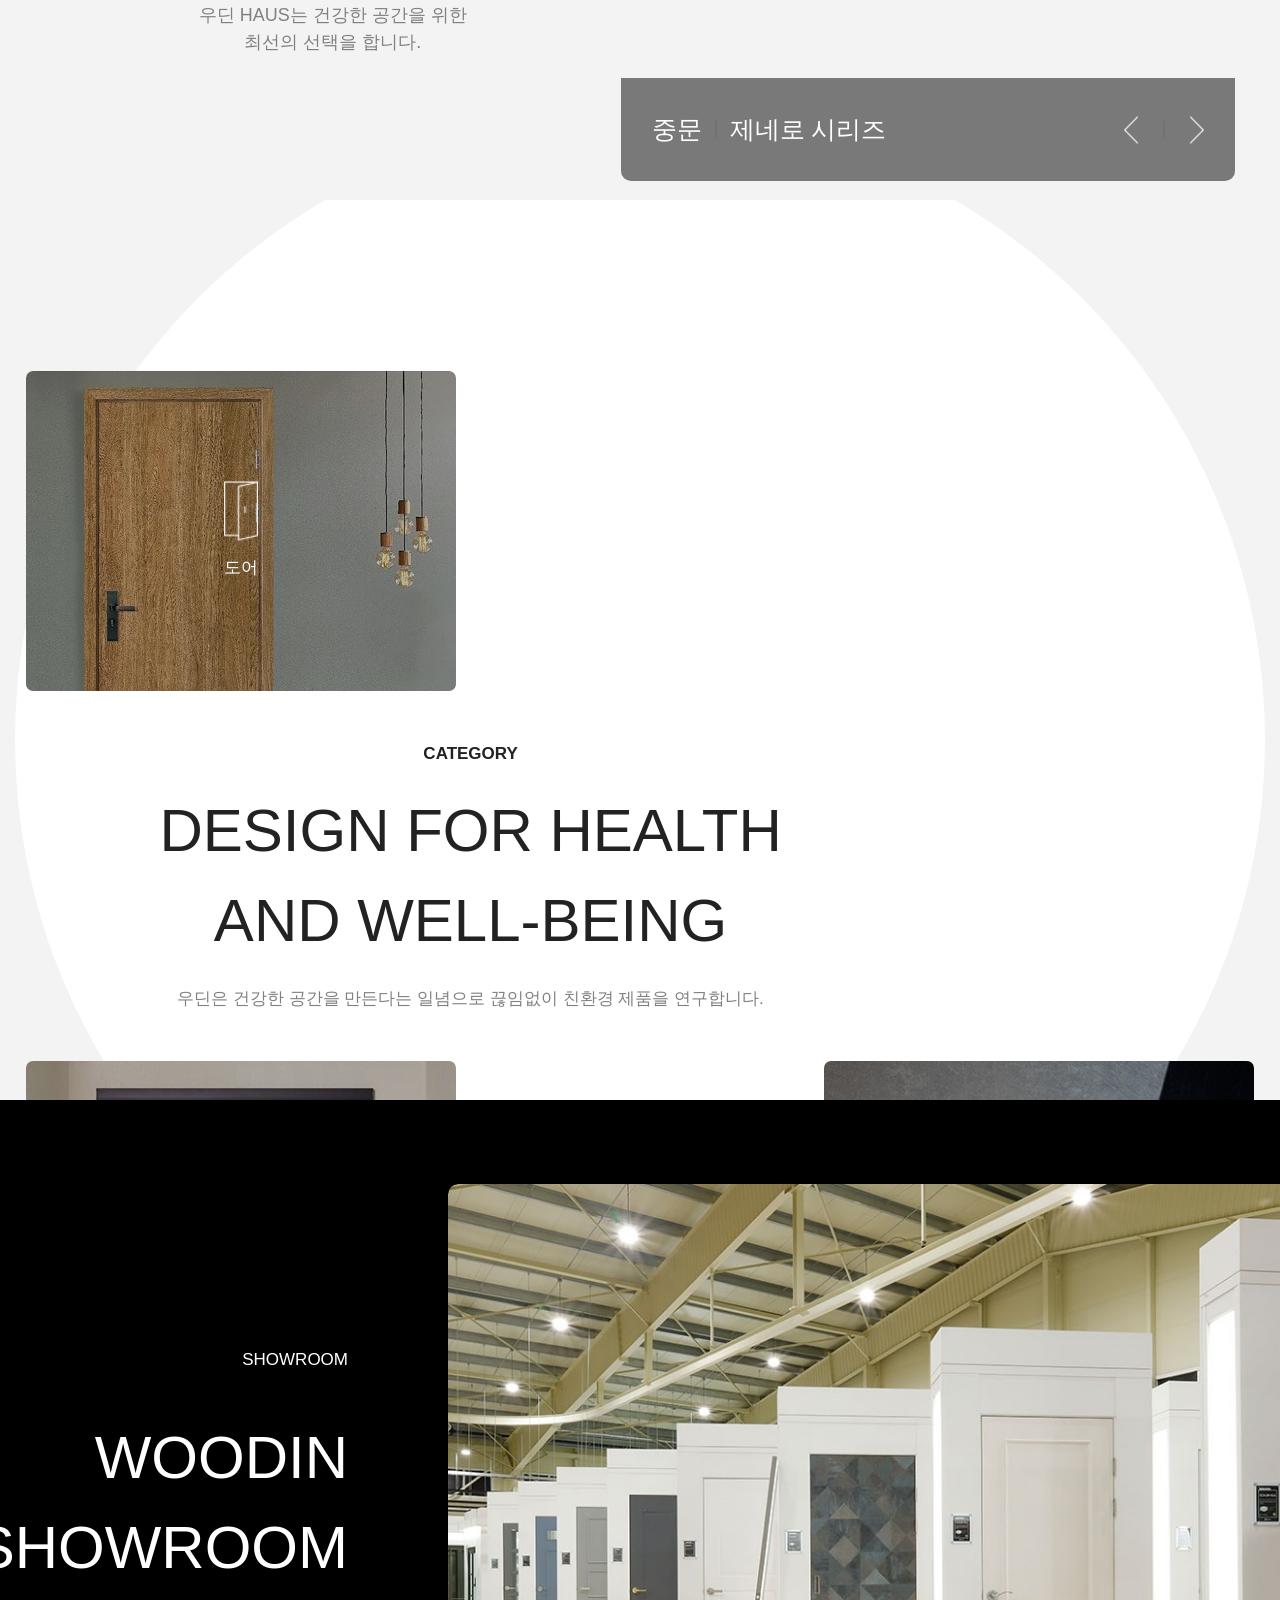
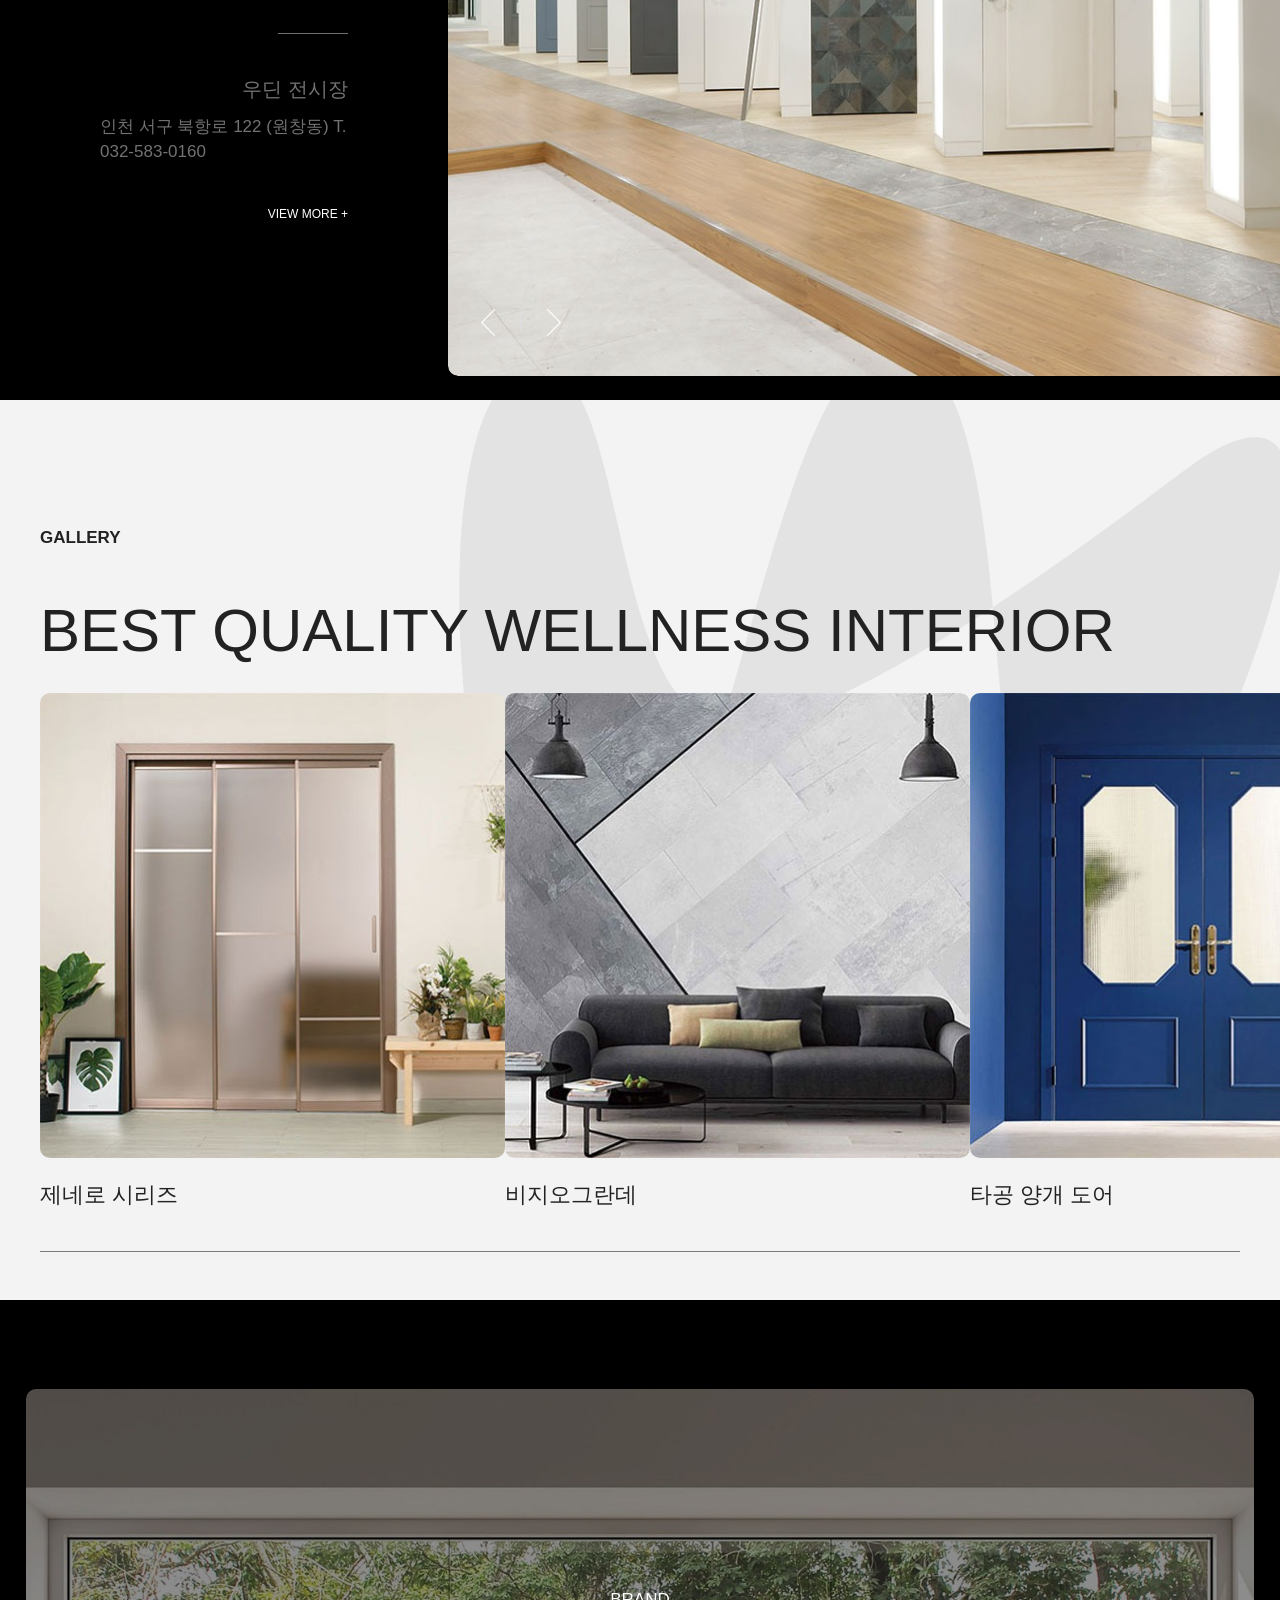
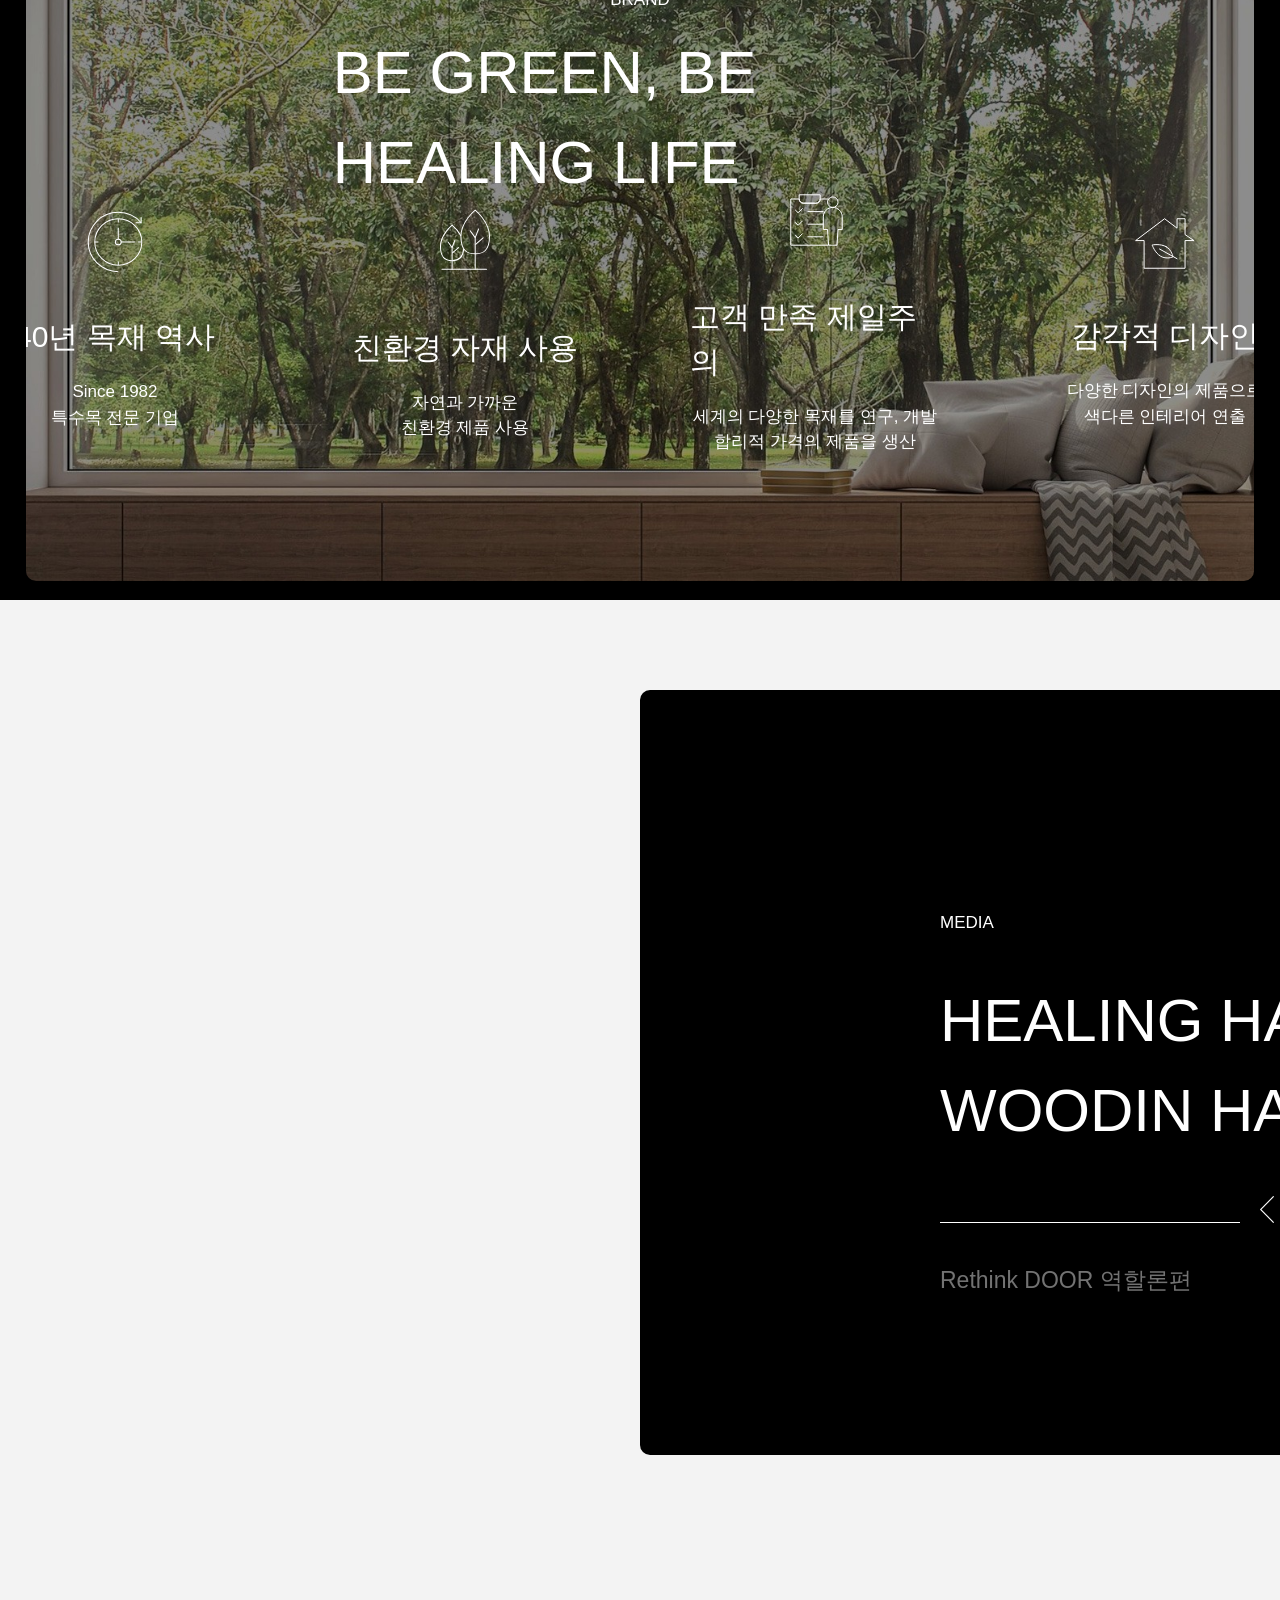
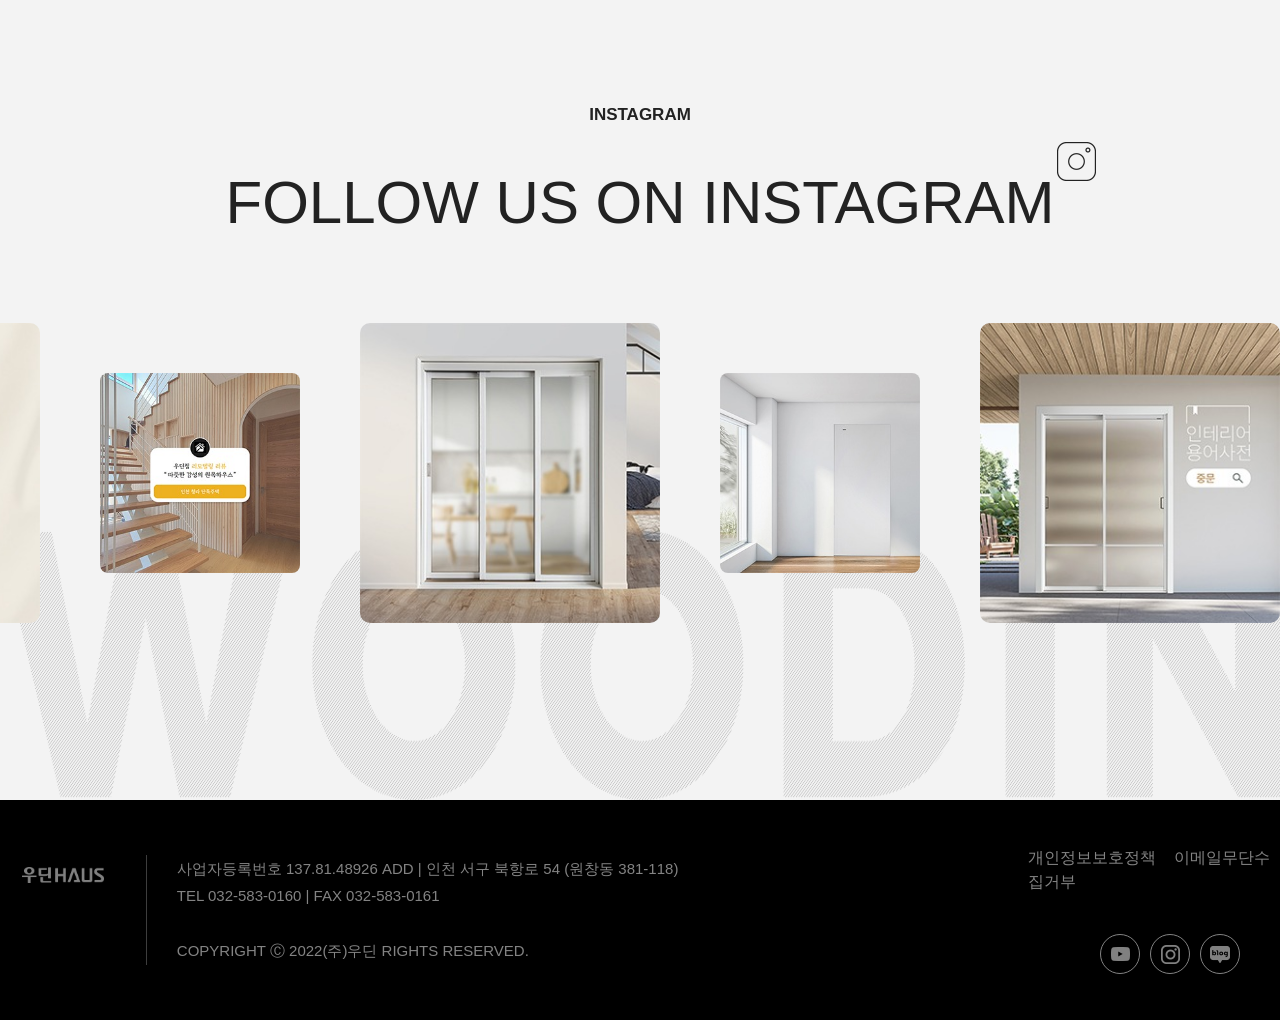
==== commit 3cad8c7f: "woodin" ====
--- a/index.html
+++ b/index.html
@@ -276,6 +276,24 @@
         </div>
     </section>
 
+                <!-- ====================================맨밑(공통)==================================== -->
+        <footer>
+            <div class="logo"><img src="./img/imgi_8_foot_logo.png"/></div>
+            <span></span>
+            <div class="info">
+                <p class="1">사업자등록번호 137.81.48926 ADD | 인천 서구 북항로 54 (원창동 381-118)</p>
+                <p class="2">TEL 032-583-0160 | FAX 032-583-0161</p><br>
+                <p class="3">COPYRIGHT Ⓒ 2022(주)우딘 RIGHTS RESERVED.</p>
+            </div>
+            <div class="end">
+                <p>개인정보보호정책 &nbsp&nbsp 이메일무단수집거부</p>
+                <div class="sns">
+                    <div class='circle'><img src="./img/imgi_338_foot_sns1.png"/></div>
+                    <div class='circle'><img class='two' src="./img/imgi_339_foot_sns2.png"/></div>
+                    <div class='circle'><img src="./img/imgi_340_foot_sns3.png"/></div>
+                </div>
+            </div>
+        </footer>
 
     <script>
         let gnb = document.querySelector('.gnb')
--- a/css/common.css
+++ b/css/common.css
@@ -91,4 +91,43 @@
             width: 100%; height: 60%; font-size: 20px; font-weight: 100;
             display: flex; justify-content: start; flex-direction: column; gap: 20px;
             margin-top: 70px;
-        }+        }
+
+        /* ====================================푸터=================================== */
+        footer{
+            width: 100%; height: 220px;
+            background-color: black;
+            display: flex; justify-content: center; align-items: center;
+        }
+        footer>.logo{
+            width: 10%; margin-bottom: 70px;
+        }
+        footer>.logo>img{width: 65%; }
+        footer>span{
+            width: 1px; height: 50%; background-color: rgb(61, 61, 61);
+            margin-left: 20px;
+        }
+        footer>.info{
+            width:70%; display: flex; flex-direction: column; gap:5px; 
+            padding-left:30px;
+            color: rgb(131, 131, 131); font-size: 15px;
+        }
+        footer>.end{
+            width:20%; display: flex; flex-direction: column;
+             gap: 40px; color: rgb(131, 131, 131);
+        }
+        footer>.end>p{gap: 10px;}
+        footer>.end>.sns{
+            display: flex; justify-content: end; gap:10px; margin-right: 40px;
+        }
+        footer>.end>.sns>.circle{
+            width:40px;height: 40px;border-radius: 50%; border: 1px solid rgb(131, 131, 131);
+            display: flex; justify-content: center; align-items: center;
+        }
+        footer>.end>.sns>img{
+            width: 25px; height: 20px;
+        }
+        footer>.end>.sns>.two{
+            width: 22px; height: 22px;
+        }
+        
